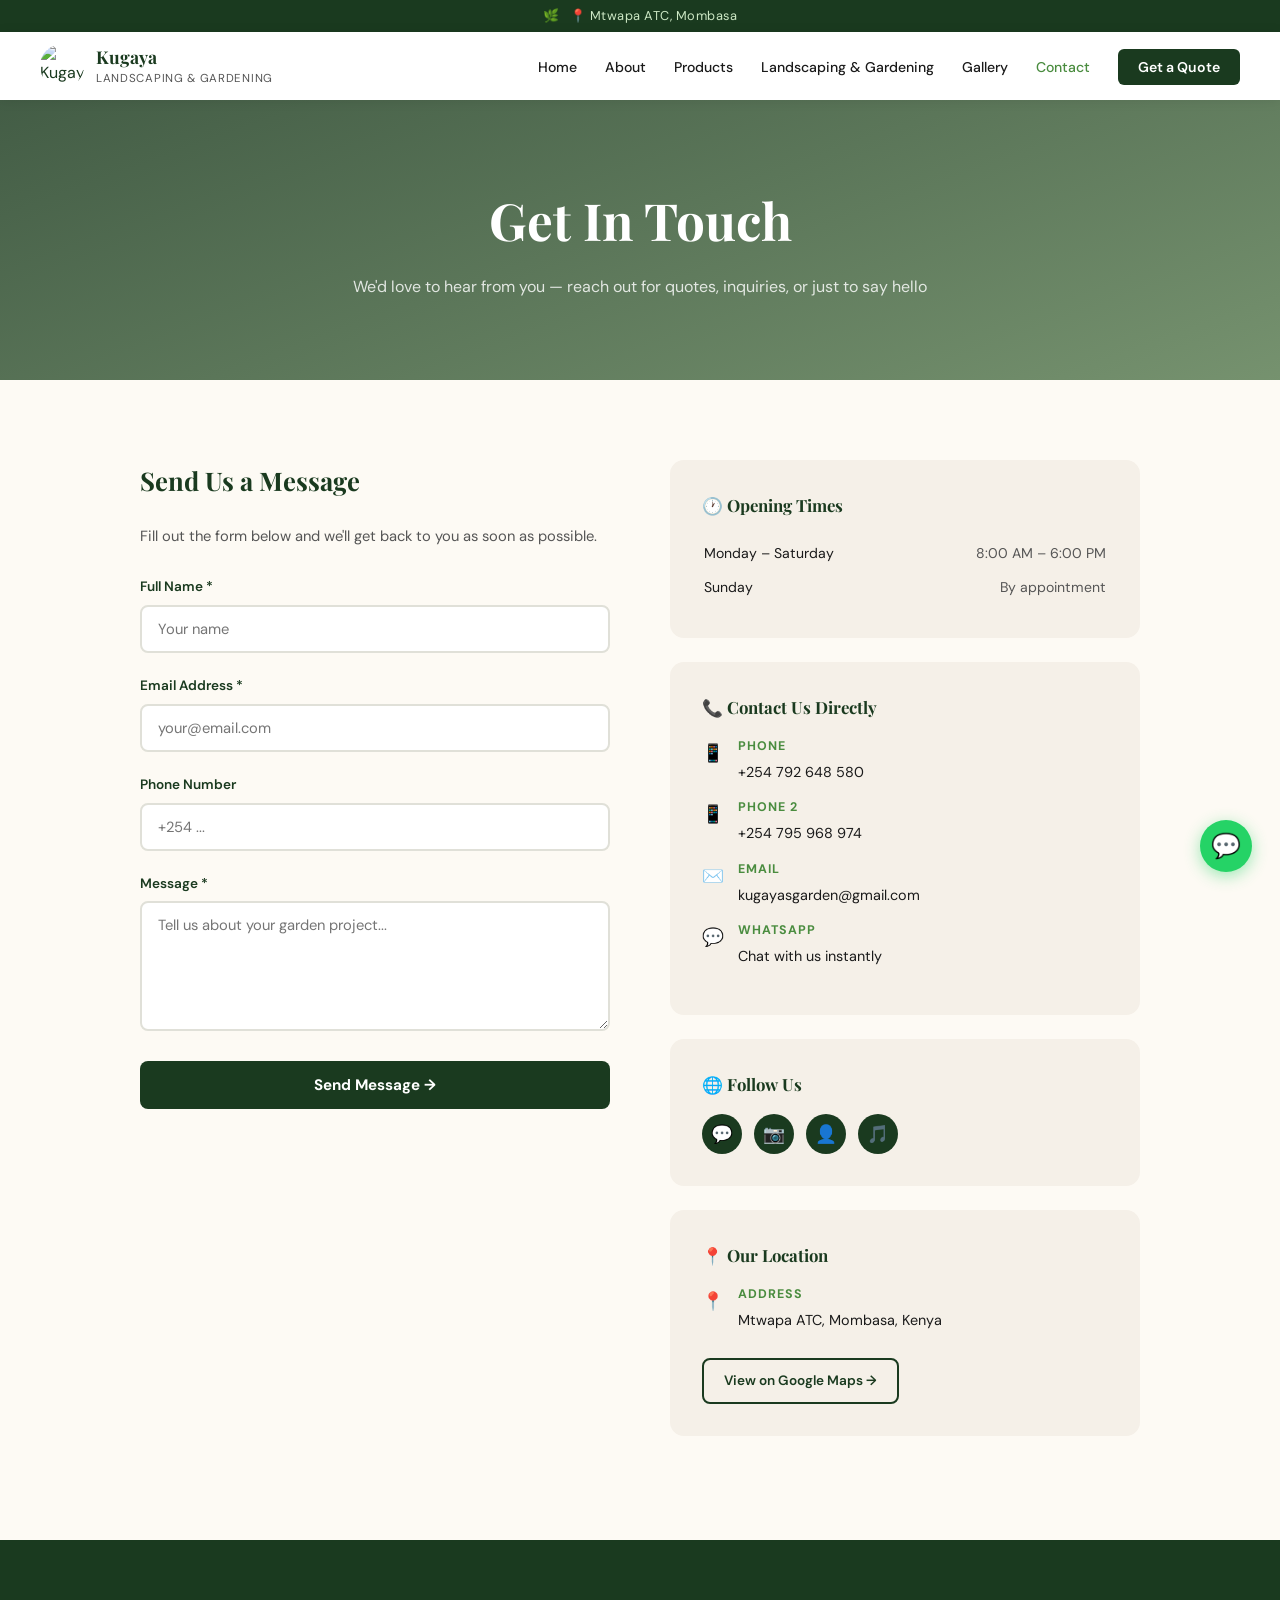
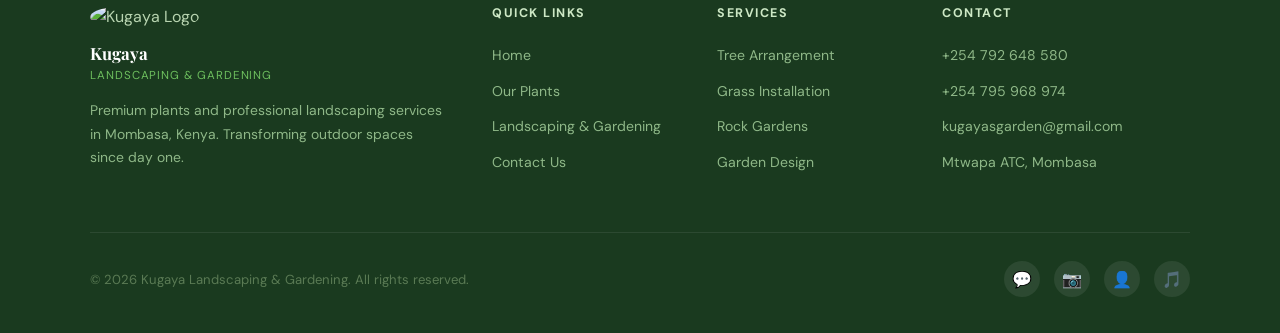
==== contact.html @ fe533bdc "Add files via upload" ====
<!DOCTYPE html>
<html lang="en">
<head>
  <meta charset="UTF-8"/>
  <meta name="viewport" content="width=device-width, initial-scale=1.0"/>
  <title>Contact Us — Kugaya Landscaping & Gardening</title>
  <link href="https://fonts.googleapis.com/css2?family=Playfair+Display:ital,wght@0,400;0,600;1,400&family=DM+Sans:wght@300;400;500;600&display=swap" rel="stylesheet"/>
  <link rel="stylesheet" href="style.css"/>
  <style>
    .contact-layout {
      display: grid;
      grid-template-columns: 1fr 1fr;
      gap: 60px;
      max-width: 1000px;
      margin: 0 auto;
      align-items: start;
    }

    /* Form */
    .form-group { margin-bottom: 22px; }
    .form-group label {
      display: block;
      font-size: 0.85rem;
      font-weight: 600;
      color: var(--green-dark);
      margin-bottom: 7px;
    }
    .form-group input,
    .form-group textarea {
      width: 100%;
      padding: 12px 16px;
      border: 2px solid #e0e0d8;
      border-radius: 8px;
      font-family: 'DM Sans', sans-serif;
      font-size: 0.92rem;
      color: var(--text-dark);
      background: #fff;
      transition: border-color 0.2s;
      outline: none;
    }
    .form-group input:focus,
    .form-group textarea:focus { border-color: var(--green-light); }
    .form-group textarea { height: 130px; resize: vertical; }
    .field-error {
      font-size: 0.78rem;
      color: #c0392b;
      margin-top: 5px;
      display: none;
    }
    .submit-btn {
      background: var(--green-dark);
      color: #fff;
      border: none;
      padding: 14px 32px;
      border-radius: 8px;
      font-family: 'DM Sans', sans-serif;
      font-size: 0.95rem;
      font-weight: 700;
      cursor: pointer;
      transition: background 0.2s, transform 0.2s;
      width: 100%;
    }
    .submit-btn:hover { background: var(--green-mid); transform: translateY(-1px); }
    .success-msg {
      display: none;
      background: #e8f5e3;
      border: 1px solid var(--green-accent);
      color: var(--green-dark);
      padding: 14px 18px;
      border-radius: 8px;
      font-size: 0.9rem;
      margin-top: 16px;
    }

    /* Info panel */
    .info-block {
      background: var(--cream);
      border-radius: 14px;
      padding: 32px;
      margin-bottom: 24px;
    }
    .info-block h3 {
      font-family: 'Playfair Display', serif;
      font-size: 1.05rem;
      color: var(--green-dark);
      margin-bottom: 16px;
    }
    .info-row {
      display: flex;
      gap: 14px;
      align-items: flex-start;
      margin-bottom: 14px;
    }
    .info-icon { font-size: 1.1rem; margin-top: 2px; }
    .info-text { flex: 1; }
    .info-text strong {
      display: block;
      font-size: 0.78rem;
      font-weight: 700;
      letter-spacing: 0.08em;
      text-transform: uppercase;
      color: var(--green-light);
      margin-bottom: 2px;
    }
    .info-text a, .info-text span {
      font-size: 0.9rem;
      color: var(--text-dark);
      text-decoration: none;
    }
    .info-text a:hover { color: var(--green-light); text-decoration: underline; }

    .hours-table { width: 100%; font-size: 0.88rem; }
    .hours-table tr td { padding: 5px 0; }
    .hours-table td:last-child { text-align: right; color: var(--text-muted); }

    .social-row { display: flex; gap: 12px; margin-top: 8px; }
    .social-row a {
      display: inline-flex;
      width: 40px; height: 40px;
      border-radius: 50%;
      background: var(--green-dark);
      align-items: center;
      justify-content: center;
      font-size: 1.1rem;
      text-decoration: none;
      transition: background 0.2s;
    }
    .social-row a:hover { background: var(--green-light); }

    @media (max-width: 768px) {
      .contact-layout { grid-template-columns: 1fr; gap: 36px; }
    }
  </style>
</head>
<body>

<div class="topbar">🌿 &nbsp; 📍 Mtwapa ATC, Mombasa</div>

<nav>
  <a href="index.html" class="nav-logo">
    <img src="https://jellebouvy-svg.github.io/kugaya_garden_website/kugaya_logo.jpg" alt="Kugaya Logo"/>
    <div class="nav-logo-text">
      <strong>Kugaya</strong>
      <span>Landscaping & Gardening</span>
    </div>
  </a>
  <ul class="nav-links" id="navLinks">
    <li><a href="index.html">Home</a></li>
    <li><a href="about.html">About</a></li>
    <li><a href="products.html">Products</a></li>
    <li><a href="landscaping.html">Landscaping & Gardening</a></li>
    <li><a href="gallery.html">Gallery</a></li>
    <li><a href="contact.html" class="active">Contact</a></li>
    <li><a href="contact.html" class="nav-cta">Get a Quote</a></li>
  </ul>
  <button class="hamburger" onclick="document.getElementById('navLinks').classList.toggle('open')" aria-label="Menu">
    <span></span><span></span><span></span>
  </button>
</nav>

<div class="page-hero" id="main">
  <h1 class="fade-up">Get In Touch</h1>
  <p class="fade-up">We'd love to hear from you — reach out for quotes, inquiries, or just to say hello</p>
</div>

<section>
  <div class="contact-layout">

    <!-- Form -->
    <div>
      <h2 style="font-family:'Playfair Display',serif; font-size:1.6rem; color:var(--green-dark); margin-bottom:24px;">Send Us a Message</h2>
      <p style="color:var(--text-muted); font-size:0.92rem; margin-bottom:28px;">Fill out the form below and we'll get back to you as soon as possible.</p>

      <div id="contactForm">
        <div class="form-group">
          <label for="name">Full Name *</label>
          <input type="text" id="name" placeholder="Your name"/>
          <div class="field-error" id="nameErr">Please enter your name</div>
        </div>
        <div class="form-group">
          <label for="email">Email Address *</label>
          <input type="email" id="email" placeholder="your@email.com"/>
          <div class="field-error" id="emailErr">Please enter a valid email address</div>
        </div>
        <div class="form-group">
          <label for="phone">Phone Number</label>
          <input type="tel" id="phone" placeholder="+254 ..."/>
        </div>
        <div class="form-group">
          <label for="message">Message *</label>
          <textarea id="message" placeholder="Tell us about your garden project..."></textarea>
          <div class="field-error" id="msgErr">Please enter a message</div>
        </div>
        <button class="submit-btn" onclick="submitForm()">Send Message →</button>
        <div class="success-msg" id="successMsg">
          ✅ Thank you! Your message has been sent. We'll get back to you shortly.
        </div>
      </div>
    </div>

    <!-- Info -->
    <div>
      <div class="info-block">
        <h3>🕐 Opening Times</h3>
        <table class="hours-table">
          <tr><td>Monday – Saturday</td><td>8:00 AM – 6:00 PM</td></tr>
          <tr><td>Sunday</td><td>By appointment</td></tr>
        </table>
      </div>

      <div class="info-block">
        <h3>📞 Contact Us Directly</h3>
        <div class="info-row">
          <div class="info-icon">📱</div>
          <div class="info-text"><strong>Phone</strong><a href="tel:+254792648580">+254 792 648 580</a></div>
        </div>
        <div class="info-row">
          <div class="info-icon">📱</div>
          <div class="info-text"><strong>Phone 2</strong><a href="tel:+254795968974">+254 795 968 974</a></div>
        </div>
        <div class="info-row">
          <div class="info-icon">✉️</div>
          <div class="info-text"><strong>Email</strong><a href="mailto:kugayasgarden@gmail.com">kugayasgarden@gmail.com</a></div>
        </div>
        <div class="info-row">
          <div class="info-icon">💬</div>
          <div class="info-text"><strong>WhatsApp</strong><a href="https://wa.me/254792648580" target="_blank">Chat with us instantly</a></div>
        </div>
      </div>

      <div class="info-block">
        <h3>🌐 Follow Us</h3>
        <div class="social-row">
          <a href="https://wa.me/254792648580" target="_blank" title="WhatsApp">💬</a>
          <a href="https://www.instagram.com/kugayasgarden" target="_blank" title="Instagram">📷</a>
          <a href="https://www.facebook.com/profile.php?id=61584452922600" target="_blank" title="Facebook">👤</a>
          <a href="https://www.tiktok.com/@kugayasgarden" target="_blank" title="TikTok">🎵</a>
        </div>
      </div>

      <div class="info-block">
        <h3>📍 Our Location</h3>
        <div class="info-row">
          <div class="info-icon">📍</div>
          <div class="info-text"><strong>Address</strong><span>Mtwapa ATC, Mombasa, Kenya</span></div>
        </div>
        <a href="https://maps.google.com/?q=Mtwapa+ATC+Mombasa" target="_blank" class="btn-outline-dark" style="margin-top:12px; font-size:0.85rem; padding:10px 20px;">View on Google Maps →</a>
      </div>
    </div>

  </div>
</section>

<!-- Footer -->
<footer>
  <div class="footer-grid">
    <div class="footer-brand">
      <img src="https://jellebouvy-svg.github.io/kugaya_garden_website/kugaya_logo.jpg" alt="Kugaya Logo"/>
      <strong>Kugaya</strong>
      <div class="sub">Landscaping & Gardening</div>
      <p>Premium plants and professional landscaping services in Mombasa, Kenya. Transforming outdoor spaces since day one.</p>
    </div>
    <div>
      <h4>Quick Links</h4>
      <ul class="footer-links">
        <li><a href="index.html">Home</a></li>
        <li><a href="products.html">Our Plants</a></li>
        <li><a href="landscaping.html">Landscaping & Gardening</a></li>
        <li><a href="contact.html">Contact Us</a></li>
      </ul>
    </div>
    <div>
      <h4>Services</h4>
      <ul class="footer-links">
        <li><a href="landscaping.html">Tree Arrangement</a></li>
        <li><a href="landscaping.html">Grass Installation</a></li>
        <li><a href="landscaping.html">Rock Gardens</a></li>
        <li><a href="landscaping.html">Garden Design</a></li>
      </ul>
    </div>
    <div>
      <h4>Contact</h4>
      <ul class="footer-contact">
        <li><a href="tel:+254792648580">+254 792 648 580</a></li>
        <li><a href="tel:+254795968974">+254 795 968 974</a></li>
        <li><a href="mailto:kugayasgarden@gmail.com">kugayasgarden@gmail.com</a></li>
        <li><a href="https://maps.google.com/?q=Mtwapa+ATC+Mombasa" target="_blank">Mtwapa ATC, Mombasa</a></li>
      </ul>
    </div>
  </div>
  <div class="footer-bottom">
    <p>© 2026 Kugaya Landscaping & Gardening. All rights reserved.</p>
    <div class="social-links">
      <a href="https://wa.me/254792648580" target="_blank">💬</a>
      <a href="https://www.instagram.com/kugayasgarden" target="_blank">📷</a>
      <a href="https://www.facebook.com/profile.php?id=61584452922600" target="_blank">👤</a>
      <a href="https://www.tiktok.com/@kugayasgarden" target="_blank">🎵</a>
    </div>
  </div>
</footer>

<a href="https://wa.me/254792648580" class="wa-float" target="_blank">💬</a>

<script>
function submitForm() {
  let valid = true;

  const name = document.getElementById('name').value.trim();
  const nameErr = document.getElementById('nameErr');
  nameErr.style.display = name ? 'none' : 'block';
  if (!name) valid = false;

  const email = document.getElementById('email').value.trim();
  const emailErr = document.getElementById('emailErr');
  const emailOk = /^[^\s@]+@[^\s@]+\.[^\s@]+$/.test(email);
  emailErr.style.display = emailOk ? 'none' : 'block';
  if (!emailOk) valid = false;

  const msg = document.getElementById('message').value.trim();
  const msgErr = document.getElementById('msgErr');
  msgErr.style.display = msg ? 'none' : 'block';
  if (!msg) valid = false;

  if (valid) {
    document.getElementById('successMsg').style.display = 'block';
    document.getElementById('name').value = '';
    document.getElementById('email').value = '';
    document.getElementById('phone').value = '';
    document.getElementById('message').value = '';
  }
}
</script>
</body>
</html>
---- style.css ----
/* ── RESET & ROOT ── */
*, *::before, *::after { box-sizing: border-box; margin: 0; padding: 0; }

:root {
  --green-dark:   #1a3a1f;
  --green-mid:    #2d5a27;
  --green-light:  #4a8c3f;
  --green-accent: #6dbf5e;
  --cream:        #f5f0e8;
  --warm-white:   #fdfaf4;
  --text-dark:    #1a1a1a;
  --text-muted:   #555;
  --gold:         #c8a84b;
}

html { scroll-behavior: smooth; }

body {
  font-family: 'DM Sans', sans-serif;
  background: var(--warm-white);
  color: var(--text-dark);
  line-height: 1.6;
}

/* ── TOP BAR ── */
.topbar {
  background: var(--green-dark);
  color: #cde8c5;
  font-size: 0.8rem;
  text-align: center;
  padding: 6px 20px;
  letter-spacing: 0.04em;
}

/* ── NAV ── */
nav {
  position: sticky;
  top: 0;
  z-index: 100;
  background: #fff;
  box-shadow: 0 1px 12px rgba(0,0,0,0.08);
  display: flex;
  align-items: center;
  justify-content: space-between;
  padding: 0 40px;
  height: 68px;
}

.nav-logo {
  display: flex;
  align-items: center;
  gap: 12px;
  text-decoration: none;
  color: var(--green-dark);
}

.nav-logo img {
  width: 44px;
  height: 44px;
  border-radius: 50%;
  object-fit: cover;
}

.nav-logo-text { line-height: 1.2; }
.nav-logo-text strong {
  display: block;
  font-family: 'Playfair Display', serif;
  font-size: 1.1rem;
  color: var(--green-dark);
}
.nav-logo-text span {
  font-size: 0.72rem;
  color: var(--text-muted);
  letter-spacing: 0.06em;
  text-transform: uppercase;
}

.nav-links {
  display: flex;
  align-items: center;
  gap: 28px;
  list-style: none;
}

.nav-links a {
  text-decoration: none;
  color: var(--text-dark);
  font-size: 0.88rem;
  font-weight: 500;
  transition: color 0.2s;
}
.nav-links a:hover, .nav-links a.active { color: var(--green-light); }

.nav-cta {
  background: var(--green-dark) !important;
  color: #fff !important;
  padding: 9px 20px;
  border-radius: 6px;
  font-weight: 600 !important;
  transition: background 0.2s !important;
}
.nav-cta:hover { background: var(--green-mid) !important; }

.hamburger {
  display: none;
  flex-direction: column;
  gap: 5px;
  cursor: pointer;
  border: none;
  background: none;
}
.hamburger span { display: block; width: 24px; height: 2px; background: var(--green-dark); border-radius: 2px; }

/* ── PAGE HERO ── */
.page-hero {
  background: linear-gradient(160deg, rgba(26,58,31,0.82) 0%, rgba(45,90,39,0.65) 100%),
              url('https://jellebouvy-svg.github.io/kugaya_garden_website/images/products/Coconut_palm.jpeg') center/cover no-repeat;
  padding: 80px 20px;
  text-align: center;
}
.page-hero h1 {
  font-family: 'Playfair Display', serif;
  font-size: clamp(2rem, 5vw, 3.2rem);
  color: #fff;
  margin-bottom: 12px;
}
.page-hero p { color: rgba(255,255,255,0.82); font-size: 1rem; }

/* ── SECTION HELPERS ── */
section { padding: 80px 20px; }
.section-label {
  text-align: center;
  font-size: 0.78rem;
  font-weight: 600;
  letter-spacing: 0.14em;
  text-transform: uppercase;
  color: var(--green-light);
  margin-bottom: 12px;
}
.section-title {
  font-family: 'Playfair Display', serif;
  font-size: clamp(1.8rem, 4vw, 2.6rem);
  color: var(--green-dark);
  text-align: center;
  margin-bottom: 10px;
}
.section-sub {
  text-align: center;
  color: var(--text-muted);
  font-size: 0.97rem;
  margin-bottom: 52px;
}
.container { max-width: 1100px; margin: 0 auto; }

/* ── BUTTONS ── */
.btn-primary {
  background: var(--green-accent);
  color: var(--green-dark);
  padding: 14px 30px;
  border-radius: 8px;
  text-decoration: none;
  font-weight: 700;
  font-size: 0.92rem;
  display: inline-block;
  transition: transform 0.2s, background 0.2s;
}
.btn-primary:hover { background: #7dd66d; transform: translateY(-2px); }

.btn-outline-dark {
  border: 2px solid var(--green-dark);
  color: var(--green-dark);
  padding: 13px 30px;
  border-radius: 8px;
  text-decoration: none;
  font-weight: 600;
  font-size: 0.92rem;
  display: inline-block;
  transition: background 0.2s, transform 0.2s;
}
.btn-outline-dark:hover { background: var(--green-dark); color: #fff; transform: translateY(-2px); }

.btn-gold {
  background: var(--gold);
  color: #fff;
  padding: 15px 36px;
  border-radius: 8px;
  text-decoration: none;
  font-weight: 700;
  font-size: 0.95rem;
  display: inline-block;
  transition: background 0.2s, transform 0.2s;
}
.btn-gold:hover { background: #d4b060; transform: translateY(-2px); }

.btn-wa {
  background: #25D366;
  color: #fff;
  padding: 10px 22px;
  border-radius: 7px;
  text-decoration: none;
  font-weight: 600;
  font-size: 0.85rem;
  display: inline-block;
  transition: background 0.2s;
}
.btn-wa:hover { background: #20b558; }

/* ── WHY / FEATURE GRID ── */
.why-grid {
  display: grid;
  grid-template-columns: repeat(auto-fill, minmax(220px, 1fr));
  gap: 28px;
  max-width: 1000px;
  margin: 0 auto;
}
.why-card { text-align: center; padding: 32px 20px; }
.why-icon { font-size: 2.2rem; margin-bottom: 14px; }
.why-card h3 {
  font-family: 'Playfair Display', serif;
  font-size: 1.05rem;
  color: var(--green-dark);
  margin-bottom: 8px;
}
.why-card p { color: var(--text-muted); font-size: 0.87rem; line-height: 1.65; }

/* ── CTA BANNER ── */
.cta-banner {
  background: linear-gradient(135deg, var(--green-dark) 0%, var(--green-mid) 100%);
  text-align: center;
  padding: 80px 20px;
}
.cta-banner h2 {
  font-family: 'Playfair Display', serif;
  font-size: clamp(1.8rem, 4vw, 2.6rem);
  color: #fff;
  margin-bottom: 16px;
}
.cta-banner p { color: rgba(255,255,255,0.8); font-size: 1rem; margin-bottom: 36px; }

/* ── FOOTER ── */
footer {
  background: var(--green-dark);
  color: #b8d4b0;
  padding: 64px 40px 36px;
}
.footer-grid {
  display: grid;
  grid-template-columns: 2fr 1fr 1fr 1.4fr;
  gap: 48px;
  max-width: 1100px;
  margin: 0 auto 48px;
}
.footer-brand img {
  width: 48px; height: 48px;
  border-radius: 50%; object-fit: cover; margin-bottom: 10px;
}
.footer-brand strong {
  display: block;
  font-family: 'Playfair Display', serif;
  font-size: 1.05rem;
  color: #fff;
}
.footer-brand .sub {
  font-size: 0.72rem;
  letter-spacing: 0.08em;
  text-transform: uppercase;
  color: var(--green-accent);
  margin-bottom: 14px;
}
.footer-brand p { font-size: 0.87rem; line-height: 1.7; color: #8fb888; }
footer h4 {
  font-size: 0.78rem;
  font-weight: 700;
  letter-spacing: 0.12em;
  text-transform: uppercase;
  color: #cde8c5;
  margin-bottom: 18px;
}
.footer-links { list-style: none; }
.footer-links li { margin-bottom: 10px; }
.footer-links a, .footer-contact a {
  text-decoration: none;
  color: #8fb888;
  font-size: 0.88rem;
  transition: color 0.2s;
}
.footer-links a:hover, .footer-contact a:hover { color: var(--green-accent); }
.footer-contact { list-style: none; }
.footer-contact li { margin-bottom: 10px; }
.footer-bottom {
  border-top: 1px solid rgba(255,255,255,0.08);
  padding-top: 28px;
  display: flex;
  justify-content: space-between;
  align-items: center;
  max-width: 1100px;
  margin: 0 auto;
  flex-wrap: wrap;
  gap: 16px;
}
.footer-bottom p { font-size: 0.82rem; color: #5a7a54; }
.social-links { display: flex; gap: 14px; }
.social-links a {
  display: inline-flex;
  width: 36px; height: 36px;
  border-radius: 50%;
  background: rgba(255,255,255,0.08);
  align-items: center;
  justify-content: center;
  font-size: 1rem;
  text-decoration: none;
  transition: background 0.2s;
}
.social-links a:hover { background: rgba(255,255,255,0.16); }

/* ── FLOATING WA ── */
.wa-float {
  position: fixed;
  bottom: 28px; right: 28px;
  background: #25D366;
  color: #fff;
  width: 52px; height: 52px;
  border-radius: 50%;
  display: flex;
  align-items: center;
  justify-content: center;
  font-size: 1.5rem;
  text-decoration: none;
  box-shadow: 0 4px 16px rgba(37,211,102,0.45);
  z-index: 200;
  transition: transform 0.2s;
}
.wa-float:hover { transform: scale(1.1); }

/* ── ANIMATIONS ── */
@keyframes fadeUp {
  from { opacity: 0; transform: translateY(30px); }
  to   { opacity: 1; transform: translateY(0); }
}
.fade-up { animation: fadeUp 0.8s ease both; }

/* ── MOBILE ── */
@media (max-width: 900px) {
  .footer-grid { grid-template-columns: 1fr 1fr; }
}
@media (max-width: 768px) {
  nav { padding: 0 20px; }
  .nav-links {
    display: none;
    flex-direction: column;
    position: absolute;
    top: 68px; left: 0; right: 0;
    background: #fff;
    padding: 20px 30px 24px;
    box-shadow: 0 8px 20px rgba(0,0,0,0.1);
    gap: 16px;
  }
  .nav-links.open { display: flex; }
  .hamburger { display: flex; }
}
@media (max-width: 520px) {
  .footer-grid { grid-template-columns: 1fr; }
}
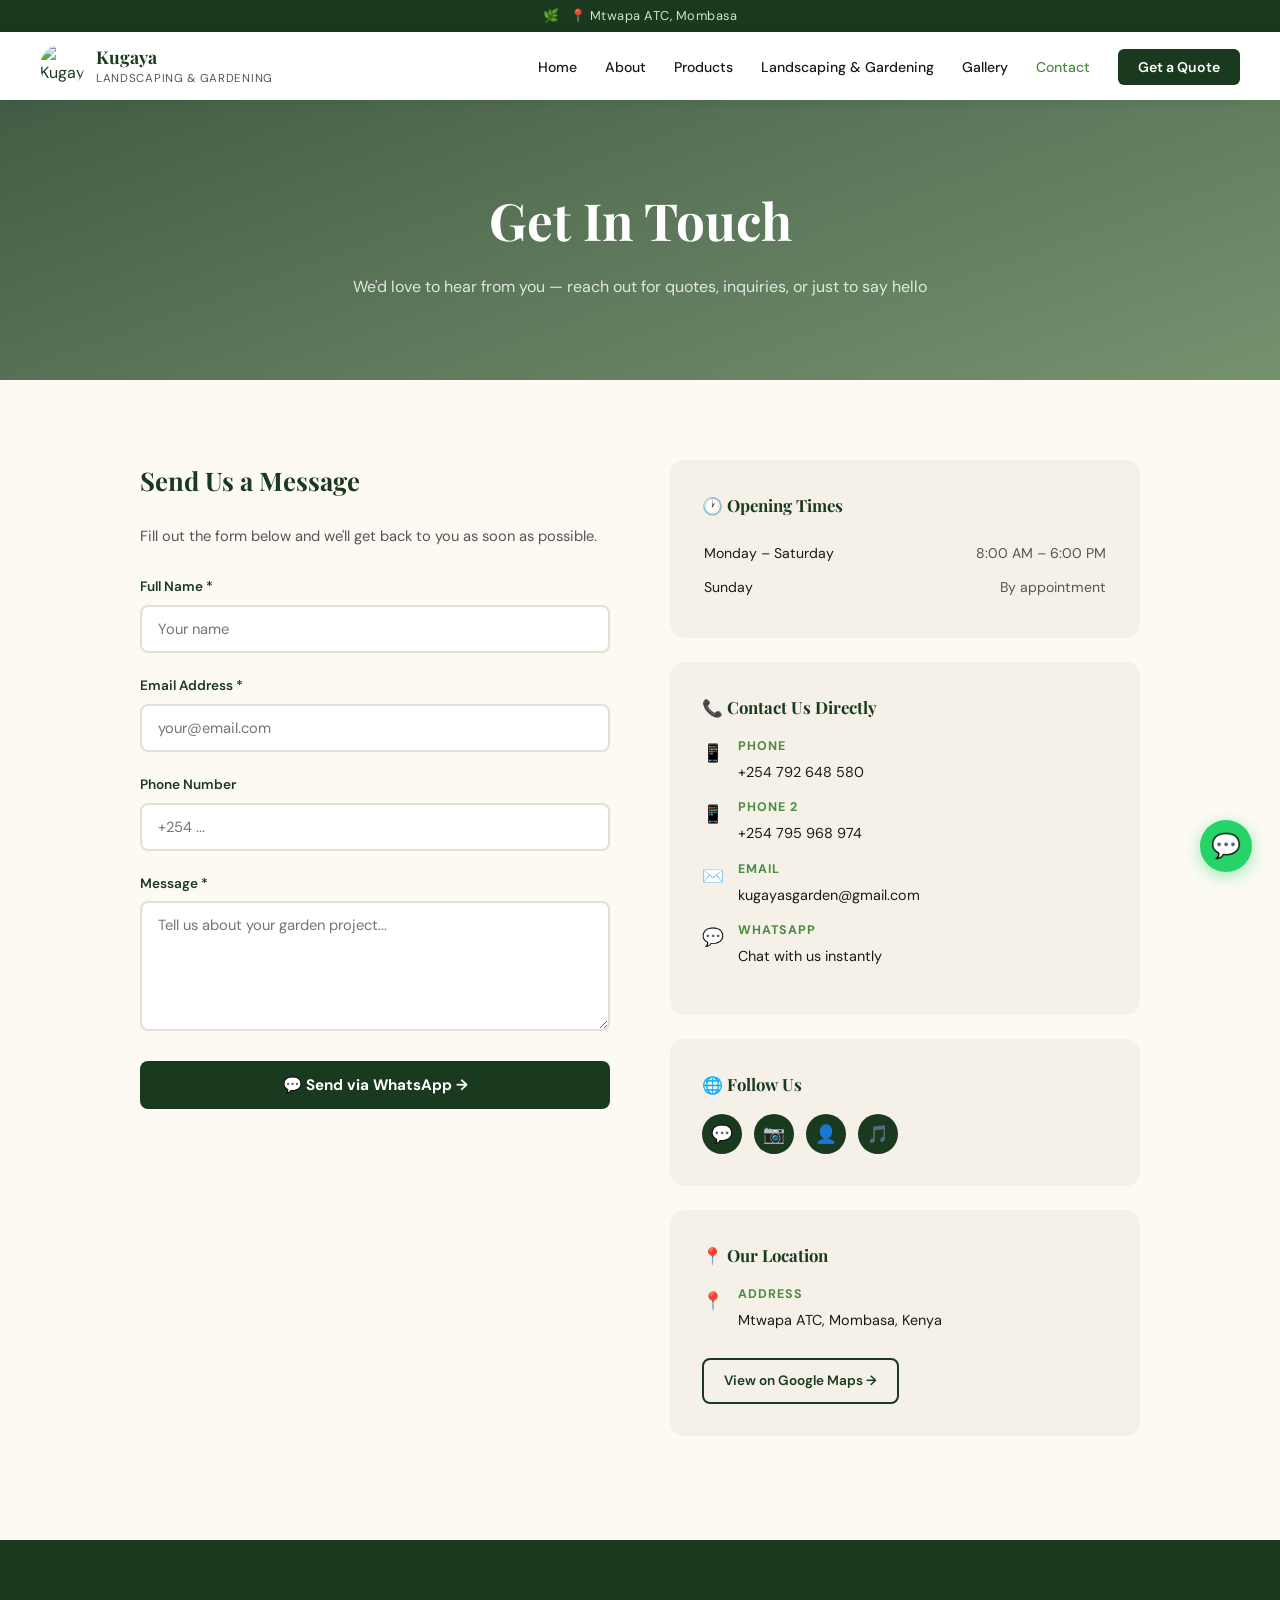
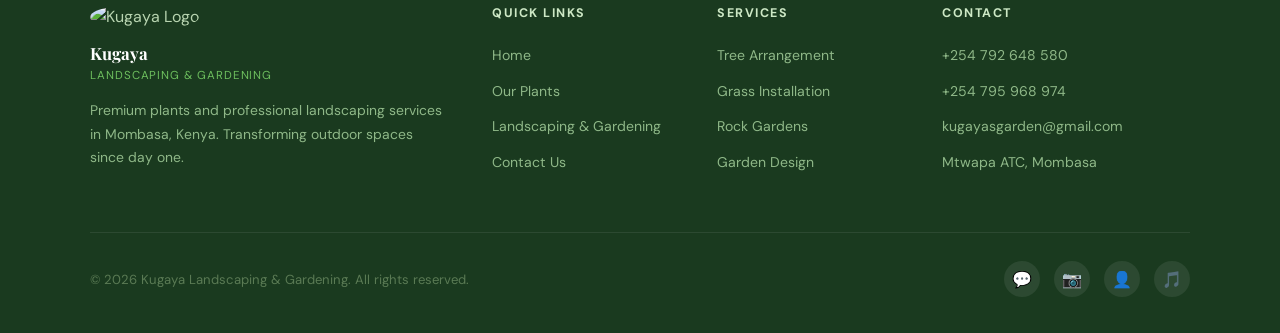
==== commit 5a07cdf0: "Add files via upload" ====
--- a/contact.html
+++ b/contact.html
@@ -191,9 +191,9 @@
           <textarea id="message" placeholder="Tell us about your garden project..."></textarea>
           <div class="field-error" id="msgErr">Please enter a message</div>
         </div>
-        <button class="submit-btn" onclick="submitForm()">Send Message →</button>
+        <button class="submit-btn" onclick="submitForm()">💬 Send via WhatsApp →</button>
         <div class="success-msg" id="successMsg">
-          ✅ Thank you! Your message has been sent. We'll get back to you shortly.
+          ✅ Opening WhatsApp... You'll be redirected to chat with Kugaya directly.
         </div>
       </div>
     </div>
@@ -322,11 +322,20 @@
   if (!msg) valid = false;
 
   if (valid) {
+    const phone = document.getElementById('phone').value.trim();
+
+    // Build a pre-filled WhatsApp message from the form fields
+    let text = `Hi Kugaya! My name is ${name}.`;
+    if (phone) text += ` My phone number is ${phone}.`;
+    if (email) text += ` My email is ${email}.`;
+    text += `\n\n${msg}`;
+
+    const waUrl = `https://wa.me/254792648580?text=${encodeURIComponent(text)}`;
+
     document.getElementById('successMsg').style.display = 'block';
-    document.getElementById('name').value = '';
-    document.getElementById('email').value = '';
-    document.getElementById('phone').value = '';
-    document.getElementById('message').value = '';
+
+    // Short delay so user sees the confirmation, then open WhatsApp
+    setTimeout(() => { window.open(waUrl, '_blank'); }, 800);
   }
 }
 </script>
